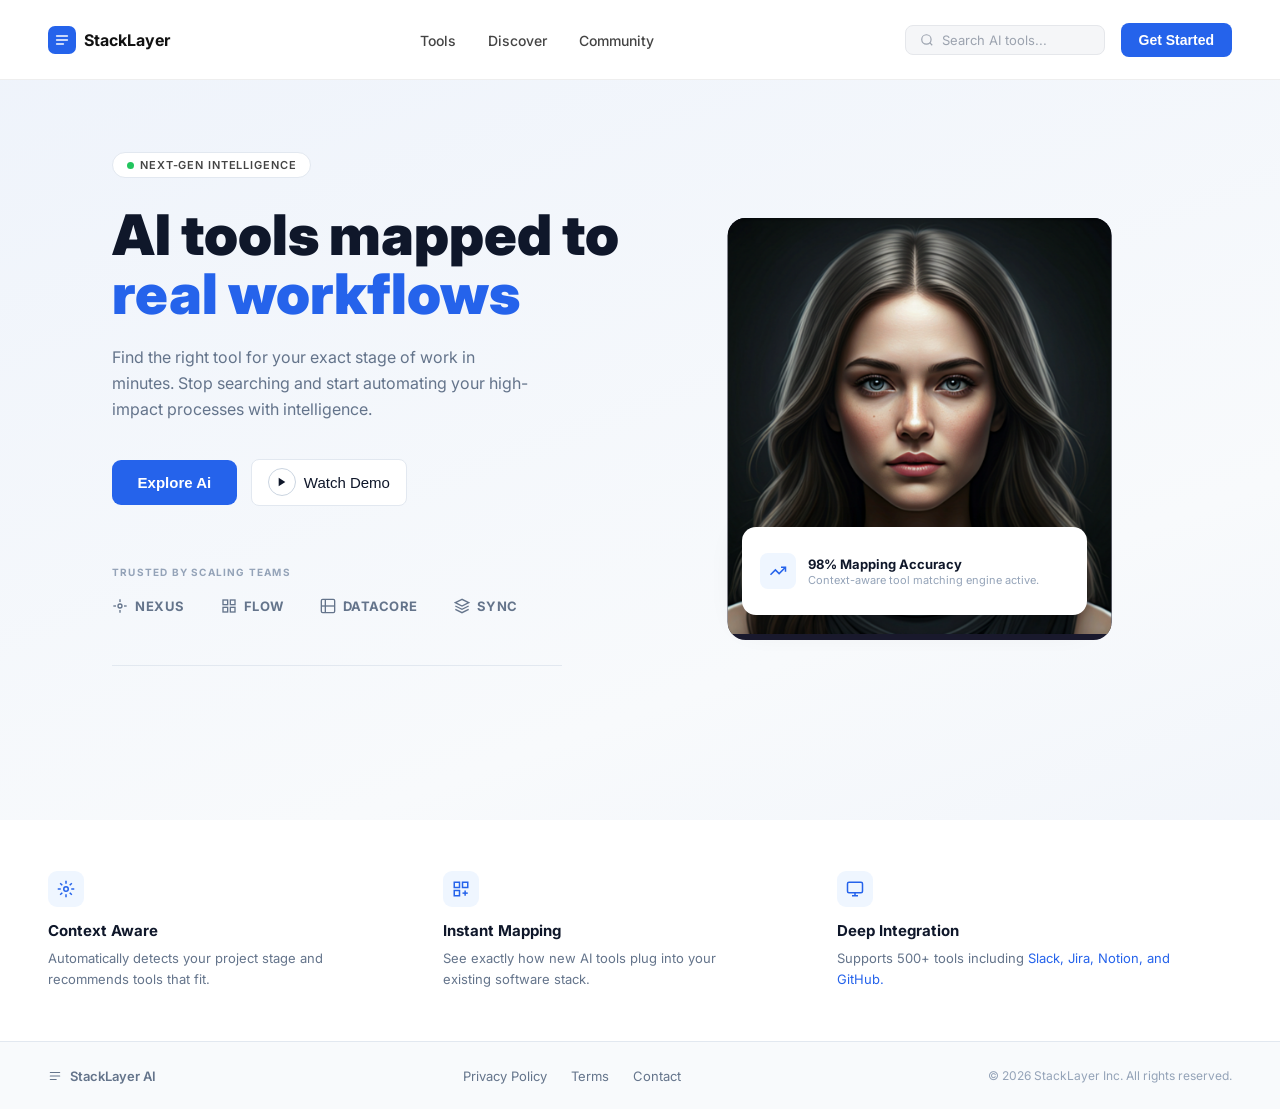
==== client/index.html @ 0dc63902 "completed flow design" ====
<!doctype html>
<html lang="en">
  <head>
    <meta charset="UTF-8" />
    <meta name="viewport" content="width=device-width, initial-scale=1.0" />
    <title>StackLayer</title>
    <link
      href="https://fonts.googleapis.com/css2?family=Inter:wght@400;500;600;700;800;900&display=swap"
      rel="stylesheet"
    />
    <link rel="stylesheet" href="css/components/pages/landing.css" />
    <link rel="stylesheet" href="css/components/navbar.css" />
  </head>
  <body>

    <!-- NAV -->
       <nav class="nav-container">
      <div class="container nav">
        <a class="nav-logo" data-link="/index" href="#">
          <div class="nav-logo-icon">
            <svg viewBox="0 0 24 24" xmlns="http://www.w3.org/2000/svg">
              <path d="M4 6h16M4 12h16M4 18h10" stroke="#fff" stroke-width="2.5" stroke-linecap="round" fill="none"/>
            </svg>
          </div>
          StackLayer
        </a>
        <ul class="nav-links">
          <li data-link="/project-phase">Tools</li>
          <li data-link="/discover">Discover</li>
          <li>Community</li>
        </ul>
        <div class="nav-right">
          <div class="search-bar">
            <svg viewBox="0 0 24 24" fill="none" stroke="currentColor" stroke-width="2">
              <circle cx="11" cy="11" r="8"/>
              <path d="M21 21l-4.35-4.35"/>
            </svg>
            Search AI tools...
          </div>
          <button class="btn-primary" data-link="/work-selection">Get Started</button>
        </div>
      </div>
    </nav>

    <div class="container">
      <!-- HERO -->
      <section class="hero">
        <div class="hero-left">
          <div class="badge">
            <span class="badge-dot"></span>
            NEXT-GEN INTELLIGENCE
          </div>
          <h1>
            AI tools mapped to<br /><span class="accent">real workflows</span>
          </h1>
          <p>
            Find the right tool for your exact stage of work in minutes. Stop
            searching and start automating your high-impact processes with
            intelligence.
          </p>
          <div class="hero-buttons">
            <button data-link="/work-selection" class="btn-explore">Explore Ai</button>
            <button class="btn-demo">
              <span class="play-icon">
                <svg viewBox="0 0 10 12"><polygon points="1,1 9,6 1,11" /></svg>
              </span>
              Watch Demo
            </button>
          </div>
          <section class="trusted">
            <div class="trusted-label">TRUSTED BY SCALING TEAMS</div>
            <div class="trusted-logos">
              <div class="logo-item">
                <svg viewBox="0 0 24 24">
                  <circle cx="12" cy="12" r="3" />
                  <line x1="12" y1="2" x2="12" y2="6" />
                  <line x1="12" y1="18" x2="12" y2="22" />
                  <line x1="2" y1="12" x2="6" y2="12" />
                  <line x1="18" y1="12" x2="22" y2="12" />
                </svg>
                NEXUS
              </div>
              <div class="logo-item">
                <svg viewBox="0 0 24 24">
                  <rect x="3" y="3" width="7" height="7" />
                  <rect x="14" y="3" width="7" height="7" />
                  <rect x="3" y="14" width="7" height="7" />
                  <rect x="14" y="14" width="7" height="7" />
                </svg>
                FLOW
              </div>
              <div class="logo-item">
                <svg viewBox="0 0 24 24">
                  <rect x="2" y="2" width="20" height="20" rx="2" />
                  <line x1="8" y1="2" x2="8" y2="22" />
                  <line x1="2" y1="12" x2="22" y2="12" />
                </svg>
                DATACORE
              </div>
              <div class="logo-item">
                <svg viewBox="0 0 24 24">
                  <path d="M12 2L2 7l10 5 10-5-10-5z" />
                  <path d="M2 17l10 5 10-5" />
                  <path d="M2 12l10 5 10-5" />
                </svg>
                SYNC
              </div>
            </div>
          </section>
        </div>

        <div class="hero-right">
          <div class="hero-image-wrap">
            <!-- AI face placeholder rendered with SVG -->
            <div class="face-placeholder">
              <img src="./assets/images/hero-img.png" alt="hero img" />
            </div>
          </div>

          <!-- Stat card -->
          <div class="stat-card">
            <div class="stat-icon">
              <svg viewBox="0 0 24 24">
                <polyline points="22 7 13.5 15.5 8.5 10.5 2 17" />
                <polyline points="16 7 22 7 22 13" />
              </svg>
            </div>
            <div class="stat-text">
              <div class="stat-title">98% Mapping Accuracy</div>
              <div class="stat-sub">
                Context-aware tool matching engine active.
              </div>
            </div>
          </div>
        </div>
      </section>
          </div>


      <!-- TRUSTED -->

      <!-- FEATURES -->
      
      <section class="features">
               <div class="container features-inner">
               <div class="feature">
                   <div class="feature-icon">
                       <svg viewBox="0 0 24 24">
                           <circle cx="12" cy="12" r="3" />
                           <path
                           d="M12 1v4M12 19v4M4.22 4.22l2.83 2.83M16.95 16.95l2.83 2.83M1 12h4M19 12h4M4.22 19.78l2.83-2.83M16.95 7.05l2.83-2.83"
                           />
                        </svg>
                    </div>
                    <h3>Context Aware</h3>
                    <p>
                        Automatically detects your project stage and recommends tools that
                        fit.
                    </p>
                </div>
                <div class="feature">
                    <div class="feature-icon">
                        <svg viewBox="0 0 24 24">
              <rect x="3" y="3" width="7" height="7" />
              <rect x="14" y="3" width="7" height="7" />
              <rect x="3" y="14" width="7" height="7" />
              <line x1="14" y1="17.5" x2="21" y2="17.5" />
              <line x1="17.5" y1="14" x2="17.5" y2="21" />
            </svg>
        </div>
        <h3>Instant Mapping</h3>
        <p>
            See exactly how new AI tools plug into your existing software stack.
        </p>
    </div>
    <div class="feature">
        <div class="feature-icon">
            <svg viewBox="0 0 24 24">
                <rect x="2" y="3" width="20" height="14" rx="2" />
                <path d="M8 21h8M12 17v4" />
            </svg>
        </div>
        <h3>Deep Integration</h3>
        <p>
            Supports 500+ tools including
            <a href="#">Slack, Jira, Notion, and GitHub.</a>
        </p>
    </div>
</div>
      </section>

      <!-- FOOTER -->
      <footer class="">
        <div class="container footer-container">
            <div class="footer-logo">
                <svg viewBox="0 0 24 24">
                    <path
                    d="M4 6h16M4 12h16M4 18h10"
                    stroke="#64748b"
                    stroke-width="2"
                    stroke-linecap="round"
                    fill="none"
                    />
                </svg>
                StackLayer AI
            </div>
            <div class="footer-links">
                <a href="#">Privacy Policy</a>
                <a href="#">Terms</a>
                <a href="#">Contact</a>
            </div>
            <div class="footer-copy">
                © 2026 StackLayer Inc. All rights reserved.
            </div>
        </div>
    </footer>
    <script src="./js/pages/landing.js"></script>
  </body>
</html>
---- client/css/components/pages/landing.css ----
/* *, *::before, *::after { box-sizing: border-box; margin: 0; padding: 0; }

body {
  font-family: 'Inter', sans-serif;
  background: #fff;
  color: #111;
  min-height: 100vh;
background: linear-gradient(160deg, #eef3fb 0%, #f8fafc 60%, #edf2fa 100%);

} */

.container {
    max-width: 1440px;
  margin: auto;
  
}

/* HERO */
.hero {
  /* background: linear-gradient(160deg, #eef3fb 0%, #f8fafc 60%, #edf2fa 100%); */
  padding: clamp(40px, 6vw, 72px) clamp(16px, 4vw, 48px) clamp(40px, 5vw, 64px);
  display: flex;
  align-items: center;
  justify-content: space-between;
  gap: 60px;
  min-height: clamp(400px, 55vw, 580px);
  position: relative;
  width: 90%;
  margin:auto;
  overflow: hidden;
  /* flex-wrap: wrap; */
}

.hero-left {
  min-width: 450px;
  flex-shrink: 0;
  flex: 1 1 50%;
}

.badge {
  display: inline-flex;
  align-items: center;
  gap: 6px;
  background: #fff;
  border: 1px solid #e2e8f0;
  border-radius: 20px;
  padding: 5px 14px;
  font-size: clamp(9px, 1vw, 11px);
  font-weight: 600;
  letter-spacing: 0.08em;
  color: #444;
  margin-bottom: clamp(16px, 2.5vw, 28px);
}

.badge-dot {
  width: 7px;
  height: 7px;
  border-radius: 50%;
  background: #22c55e;
  flex-shrink: 0;
}

.hero h1 {
  font-size: clamp(32px, 5.5vw, 56px);
  font-weight: 900;
  line-height: 1.05;
  color: #0f172a;
    text-wrap: nowrap;

  margin-bottom: clamp(12px, 2vw, 20px);
}

.hero h1 .accent { color: #2563eb; }

.hero p {
  font-size: clamp(14px, 1.5vw, 16px);
  color: #64748b;
  line-height: 1.65;
  margin-bottom: clamp(24px, 3vw, 36px);
  max-width: 420px;
}

.hero-buttons {
  display: flex;
  align-items: center;
  gap: clamp(10px, 1.5vw, 14px);
  flex-wrap: wrap;
}

.btn-explore {
  background: #2563eb;
  color: #fff;
  border: none;
  border-radius: 9px;
  padding: clamp(10px, 1.2vw, 13px) clamp(18px, 2vw, 26px);
  font-size: clamp(13px, 1.3vw, 15px);
  font-weight: 600;
  cursor: pointer;
    height: 45px;

}

.btn-demo {
  display: flex;
  align-items: center;
  height: 47px;
  gap: 8px;
  background: white;
  border: 1px solid #E2E8F0;
    border-radius: 8px;
  color: #0f172a;
  font-size: clamp(13px, 1.3vw, 15px);
  font-weight: 500;
  cursor: pointer;
  padding: clamp(10px, 1.2vw, 13px) clamp(10px, 1.5vw, 16px);
}

.btn-demo .play-icon {
  width: 28px;
  height: 28px;
  border: 1.5px solid #cbd5e1;
  border-radius: 50%;
  display: flex;
  align-items: center;
  justify-content: center;
  flex-shrink: 0;
}

.btn-demo .play-icon svg {
  width: 10px;
  height: 10px;
  fill: #0f172a;
  margin-left: 1px;
}

/* HERO IMAGE */
.hero-right {
  position: relative;
  /* flex-shrink: 0; */
  /* flex: 0 1 50%; */
  flex-basis: 50%;
  height: auto;
}

.hero-image-wrap {
  width: 30vw;
  max-width: 450px;
  height: 33vw;
  max-height: 500px;
  transform: translateX(15%);
  border-radius: 18px;
  overflow: hidden;
  background: #1a1a2e;
   position: relative;
  inset:0;
}

.hero-image-wrap img {
  width: 100%;
  height: 100%;
  object-fit:fill;
  display: block;
}

/* .face-placeholder {
  width: 100%;
  height: 100%;
  background: linear-gradient(180deg, #2a2a3e 0%, #1a1a28 100%);
  display: flex;
  align-items: center;
  justify-content: center;
} */

.stat-card {
  position: absolute;
  bottom: 25px;
  left: 14.4%;
  background: #fff;
  border-radius: 14px;
  padding: 26px 18px;
  box-shadow: 0 8px 32px rgba(0,0,0,0.12);
  display: flex;
  align-items: center;
  gap: 12px;
  /* min-width: clamp(200px, 22vw, 400px); */
  /* max-width: 99vw; */
  width: 27vw;
  max-width: 420px;
}

.stat-icon {
  width: 36px;
  height: 36px;
  background: #eff6ff;
  border-radius: 8px;
  display: flex;
  align-items: center;
  justify-content: center;
  flex-shrink: 0;
}

.stat-icon svg { width: 18px; height: 18px; stroke: #2563eb; fill: none; stroke-width: 2; }

.stat-text .stat-title {
  font-size: clamp(11px, 1.1vw, 13px);
  font-weight: 700;
  color: #0f172a;
}

.stat-text .stat-sub {
  font-size: clamp(10px, 0.9vw, 11px);
  color: #94a3b8;
  margin-top: 1px;
}

/* TRUSTED */
.trusted {
    margin-top: 20px;
  padding-top: clamp(28px, 4vw, 40px);
  padding-bottom: clamp(28px, 4vw, 40px);
  padding-right: clamp(16px, 4vw, 48px);
  /* background: linear-gradient(160deg, #eef3fb 0%, #f8fafc 60%, #edf2fa 100%); */
}

.trusted-label {
  font-size: clamp(9px, 0.9vw, 10px);
  font-weight: 700;
  letter-spacing: 0.12em;
  color: #94a3b8;
  margin-bottom: clamp(14px, 2vw, 20px);
}

.trusted-logos {
  display: flex;
  align-items: center;
  gap: clamp(20px, 3vw, 36px);
  padding-bottom: clamp(32px, 4vw, 56px);
  border-bottom: 1px solid #e2e8f0;
  flex-wrap: wrap;
}

.logo-item {
  display: flex;
  align-items: center;
  gap: 7px;
  font-size: clamp(11px, 1.1vw, 13px);
  font-weight: 700;
  color: #64748b;
  letter-spacing: 0.04em;
}

.logo-item svg { width: 16px; height: 16px; stroke: #64748b; fill: none; stroke-width: 2; flex-shrink: 0; }

/* FEATURES */
.features {
  background: white;
  padding: clamp(32px, 4vw, 56px) clamp(16px, 4vw, 48px);
    margin-top: 50px;

}

.features-inner {
    display: grid;
  grid-template-columns: 1fr 1fr 1fr;
  gap: 0;
}

.feature {
  padding: 0 clamp(20px, 3vw, 40px) 0 0;
}

.feature:not(:last-child) {
  /* border-right: 1px solid #e2e8f0; */
  margin-right: clamp(20px, 3vw, 40px);
}

.feature-icon {
  width: 36px;
  height: 36px;
  background: #eff6ff;
  border-radius: 9px;
  display: flex;
  align-items: center;
  justify-content: center;
  margin-bottom: 14px;
  flex-shrink: 0;
}

.feature-icon svg { width: 18px; height: 18px; stroke: #2563eb; fill: none; stroke-width: 2; }

.feature h3 {
  font-size: clamp(13px, 1.3vw, 15px);
  font-weight: 700;
  color: #0f172a;
  margin-bottom: 8px;
}

.feature p {
  font-size: clamp(12px, 1.1vw, 13px);
  color: #64748b;
  line-height: 1.6;
}

.feature p a { color: #2563eb; text-decoration: none; }

/* FOOTER */
footer {
  background: #f8fafc;
  border-top: 1px solid #e2e8f0;
  padding: clamp(16px, 2vw, 50px) clamp(16px, 4vw, 48px);
  
}

.footer-container {
    display: flex;
  align-items: center;
  justify-content: space-between;
  flex-wrap: wrap;
  gap: 12px;
}

.footer-logo {
  display: flex;
  align-items: center;
  gap: 8px;
  font-size: clamp(12px, 1.1vw, 13px);
  font-weight: 600;
  color: #64748b;
}

.footer-logo svg { width: 14px; height: 14px; stroke: #64748b; fill: none; stroke-width: 2; flex-shrink: 0; }

.footer-links {
  display: flex;
  gap: clamp(14px, 2vw, 24px);
  flex-wrap: wrap;
}

.footer-links a {
  font-size: clamp(12px, 1.1vw, 13px);
  color: #64748b;
  text-decoration: none;
}

.footer-copy {
  font-size: clamp(11px, 1vw, 12px);
  color: #94a3b8;
}

@media (max-width: 1270px) {
    .hero {
  width: 100%;
    }
}

/* ── TABLET (≤ 768px) ── */
@media (max-width: 768px) {
  nav {
    flex-wrap: wrap;
    height: auto;
    padding: 12px clamp(16px, 4vw, 24px);
    gap: 10px;
  }

  .nav-links { display: none; }

  .search-bar { width: 100%; order: 3; flex: 1 1 100%; }

  .nav-right { flex-wrap: wrap; flex: 1; justify-content: flex-end; }

  .hero {
    flex-direction: column;
    align-items: flex-start;
    min-height: unset;
    padding-bottom: 80px;
  }

  .hero-left { max-width: 100%; }

  .hero-right {
    align-self: center;
    width: 100%;
    display: flex;
    justify-content: center;
    padding-bottom: 32px;
  }

  .hero-image-wrap {
    width: clamp(240px, 70vw, 340px);
    height: clamp(260px, 74vw, 360px);
  }

  .stat-card {
    left: 50%;
    transform: translateX(-50%);
    bottom: -16px;
    min-width: unset;
    width: clamp(220px, 80vw, 300px);
  }

  .features {
    grid-template-columns: 1fr;
    gap: 32px;
  }

  .feature {
    padding: 0;
    border-right: none !important;
    margin-right: 0 !important;
    padding-bottom: 32px;
    border-bottom: 1px solid #e2e8f0;
  }

  .feature:last-child {
    border-bottom: none;
    padding-bottom: 0;
  }

  footer {
    flex-direction: column;
    align-items: flex-start;
    gap: 10px;
  }
}

/* ── SMALL MOBILE (≤ 480px) ── */
@media (max-width: 480px) {

  .hero { padding-bottom: 72px; }

  .hero h1 { font-size: clamp(28px, 9vw, 36px); }

  .trusted-logos {
    gap: 16px;
  }

  .btn-explore, .btn-demo { width: 100%; justify-content: center; }

  .hero-buttons { flex-direction: column; align-items: flex-start; }

  footer { align-items: center; text-align: center; }
  .footer-links { justify-content: center; }
}
---- client/css/components/navbar.css ----
*, *::before, *::after { box-sizing: border-box; margin: 0; padding: 0; }

body {
  font-family: 'Inter', sans-serif;
  background: #fff;
  color: #111;
  min-height: 100vh;
background: linear-gradient(160deg, #eef3fb 0%, #f8fafc 60%, #edf2fa 100%);

}

#app {
  width: 100%;
  min-height: 100vh;
}



/* NAV */
.nav {
  display: flex;
  align-items: center;
  justify-content: space-between;
  height: 80px;
  gap: 12px;
}

.nav-container {
  padding: 0 clamp(16px, 4vw, 48px);
  height: 80px;
  border-bottom: 1px solid #eee;
  background: #fff;
  position: sticky;
  top: 0;
  z-index: 100;
}

.nav-logo {
  display: flex;
  align-items: center;
  gap: 8px;
  font-weight: 700;
  font-size: clamp(14px, 1.5vw, 16px);
  color: #111;
  text-decoration: none;
  flex-shrink: 0;
}

.nav-logo-icon {
  width: 28px;
  height: 28px;
  background: #2563eb;
  border-radius: 7px;
  display: flex;
  align-items: center;
  justify-content: center;
  flex-shrink: 0;
}

.nav-logo-icon svg { width: 16px; height: 16px; fill: #fff; }

.nav-links {
  display: flex;
  align-items: center;
  gap: clamp(16px, 2.5vw, 32px);
  list-style: none;
}

.nav-links li {
  text-decoration: none;
  color: #444;
  font-size: clamp(13px, 1.2vw, 14px);
  font-weight: 500;
  white-space: nowrap;
  cursor: pointer;
}

.nav-right {
  display: flex;
  align-items: center;
  gap: clamp(8px, 1.5vw, 16px);
}

.search-bar {
  display: flex;
  align-items: center;
  gap: 8px;
  background: #f5f6f8;
  border: 1px solid #e5e7eb;
  border-radius: 8px;
  padding: 6px 14px;
  font-size: clamp(12px, 1.1vw, 13px);
  color: #9ca3af;
  width: clamp(130px, 16vw, 200px);
  cursor: text;
}

.search-bar svg { width: 14px; height: 14px; color: #9ca3af; flex-shrink: 0; }

.btn-primary {
  background: #2563eb;
  color: #fff;
  border: none;
  border-radius: 8px;
  padding: 9px clamp(12px, 1.5vw, 18px);
  font-size: clamp(13px, 1.2vw, 14px);
  font-weight: 600;
  cursor: pointer;
  white-space: nowrap;
  flex-shrink: 0;
}

/* ── SMALL MOBILE (≤ 480px) ── */
@media (max-width: 480px) {
  .search-bar { display: none; }

  .trusted-logos {
    gap: 16px;
  }
}
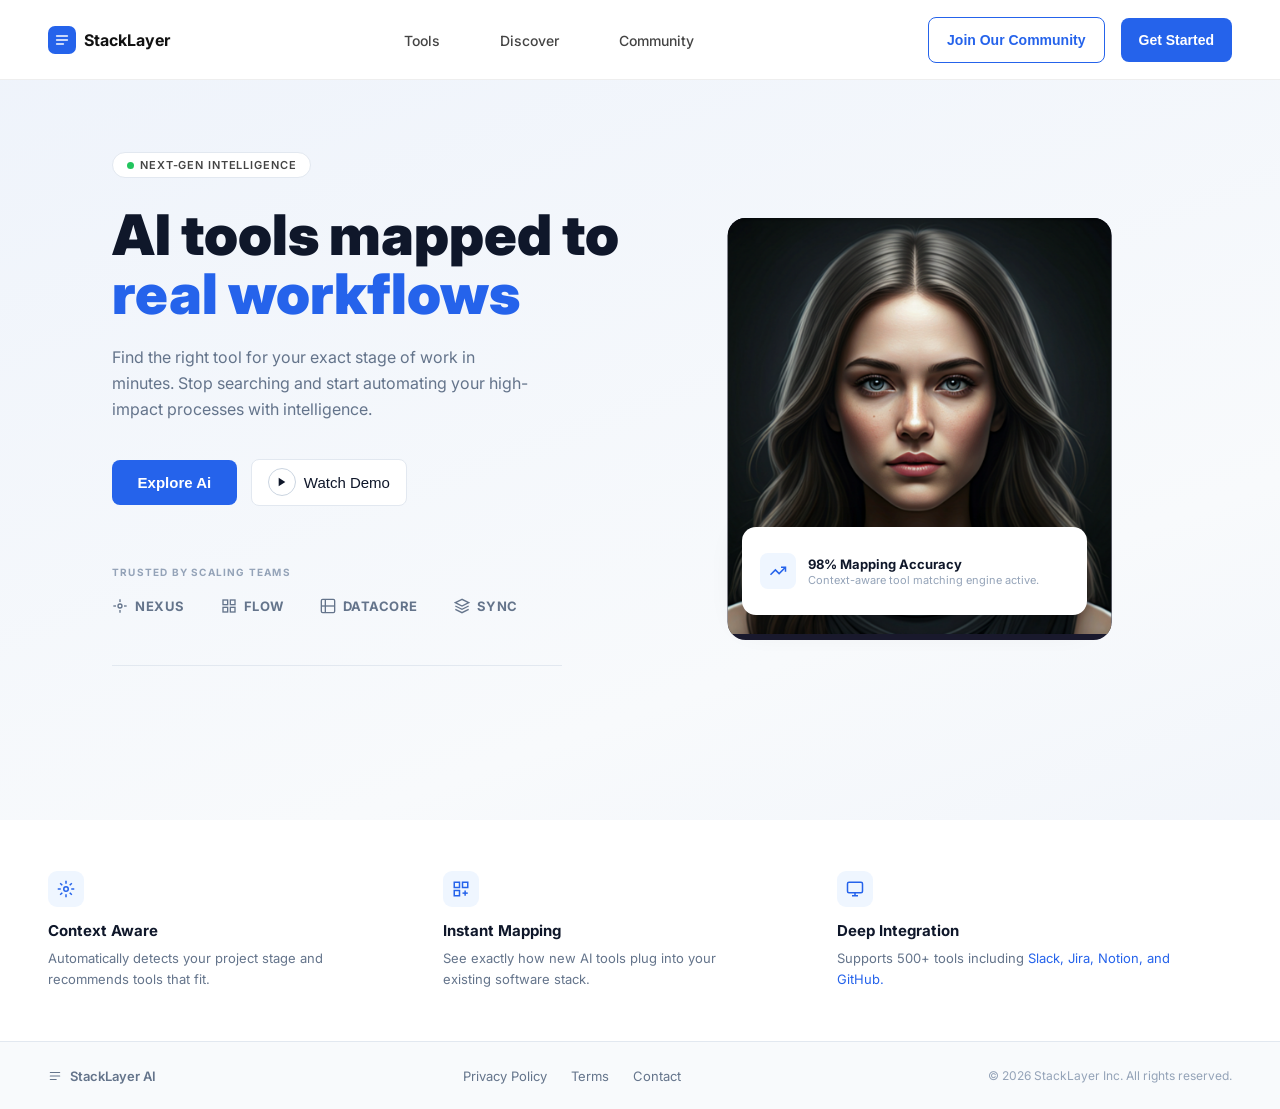
==== commit 8b953af8: "added loading state to the discover page" ====
--- a/client/index.html
+++ b/client/index.html
@@ -27,16 +27,17 @@
         <ul class="nav-links">
           <li data-link="/project-phase">Tools</li>
           <li data-link="/discover">Discover</li>
-          <li>Community</li>
+          <li data-link="/community">Community</li>
         </ul>
         <div class="nav-right">
-          <div class="search-bar">
+          <!-- <div class="search-bar">
             <svg viewBox="0 0 24 24" fill="none" stroke="currentColor" stroke-width="2">
               <circle cx="11" cy="11" r="8"/>
               <path d="M21 21l-4.35-4.35"/>
             </svg>
             Search AI tools...
-          </div>
+          </div> -->
+          <button class="btn-primary btn-sec" data-link="/community">Join Our Community</button>
           <button class="btn-primary" data-link="/work-selection">Get Started</button>
         </div>
       </div>
--- a/client/css/components/pages/landing.css
+++ b/client/css/components/pages/landing.css
@@ -91,14 +91,25 @@
   background: #2563eb;
   color: #fff;
   border: none;
-  border-radius: 9px;
+  border-radius: 8px;
+    font-size: clamp(13px, 1.2vw, 14px);
+  font-weight: 600;
+  cursor: pointer;
+  transition: transform 0.3s ease-in-out, background-color 0.3s ease-in-out;
+  white-space: nowrap;
+  flex-shrink: 0;
   padding: clamp(10px, 1.2vw, 13px) clamp(18px, 2vw, 26px);
   font-size: clamp(13px, 1.3vw, 15px);
   font-weight: 600;
   cursor: pointer;
     height: 45px;
-
-}
+}
+
+.btn-explore:hover {
+  background-color: #1b56d4;
+  transform: scale(1.05);
+}
+
 
 .btn-demo {
   display: flex;
@@ -111,8 +122,14 @@
   color: #0f172a;
   font-size: clamp(13px, 1.3vw, 15px);
   font-weight: 500;
+  transition: border-color 0.3s ease-in-out, transform 0.3s ease-in-out;
   cursor: pointer;
   padding: clamp(10px, 1.2vw, 13px) clamp(10px, 1.5vw, 16px);
+}
+
+.btn-demo:hover {
+  border: 1px solid #b8bdcc;
+  transform: translateY(-2px)
 }
 
 .btn-demo .play-icon {
--- a/client/css/components/navbar.css
+++ b/client/css/components/navbar.css
@@ -57,6 +57,25 @@
   flex-shrink: 0;
 }
 
+.nav-links li {
+  padding: 14px;
+}
+
+.nav-links li.active {
+  color: #0843f3; /* match your accent */
+  position: relative;
+}
+
+.nav-links li.active::after {
+  content: "";
+  position: absolute;
+  bottom: -6px;
+  left: 0;
+  width: 100%;
+  height: 2px;
+  background: #0843f3;
+}
+
 .nav-logo-icon svg { width: 16px; height: 16px; fill: #fff; }
 
 .nav-links {
@@ -102,12 +121,29 @@
   color: #fff;
   border: none;
   border-radius: 8px;
-  padding: 9px clamp(12px, 1.5vw, 18px);
+  padding: 14px clamp(12px, 1.5vw, 18px);
   font-size: clamp(13px, 1.2vw, 14px);
   font-weight: 600;
   cursor: pointer;
+  transition: transform 0.3s ease-in-out, background-color 0.3s ease-in-out;
   white-space: nowrap;
   flex-shrink: 0;
+}
+
+.btn-primary:hover {
+  background-color: #1b56d4;
+  transform: scale(1.05);
+}
+
+.btn-sec {
+  background-color: white;
+  border: 1px solid #2563eb;
+  color: #2563eb;
+}
+
+.btn-sec:hover {
+  transform: translateY(-2px);
+  background-color: whitesmoke;
 }
 
 /* ── SMALL MOBILE (≤ 480px) ── */
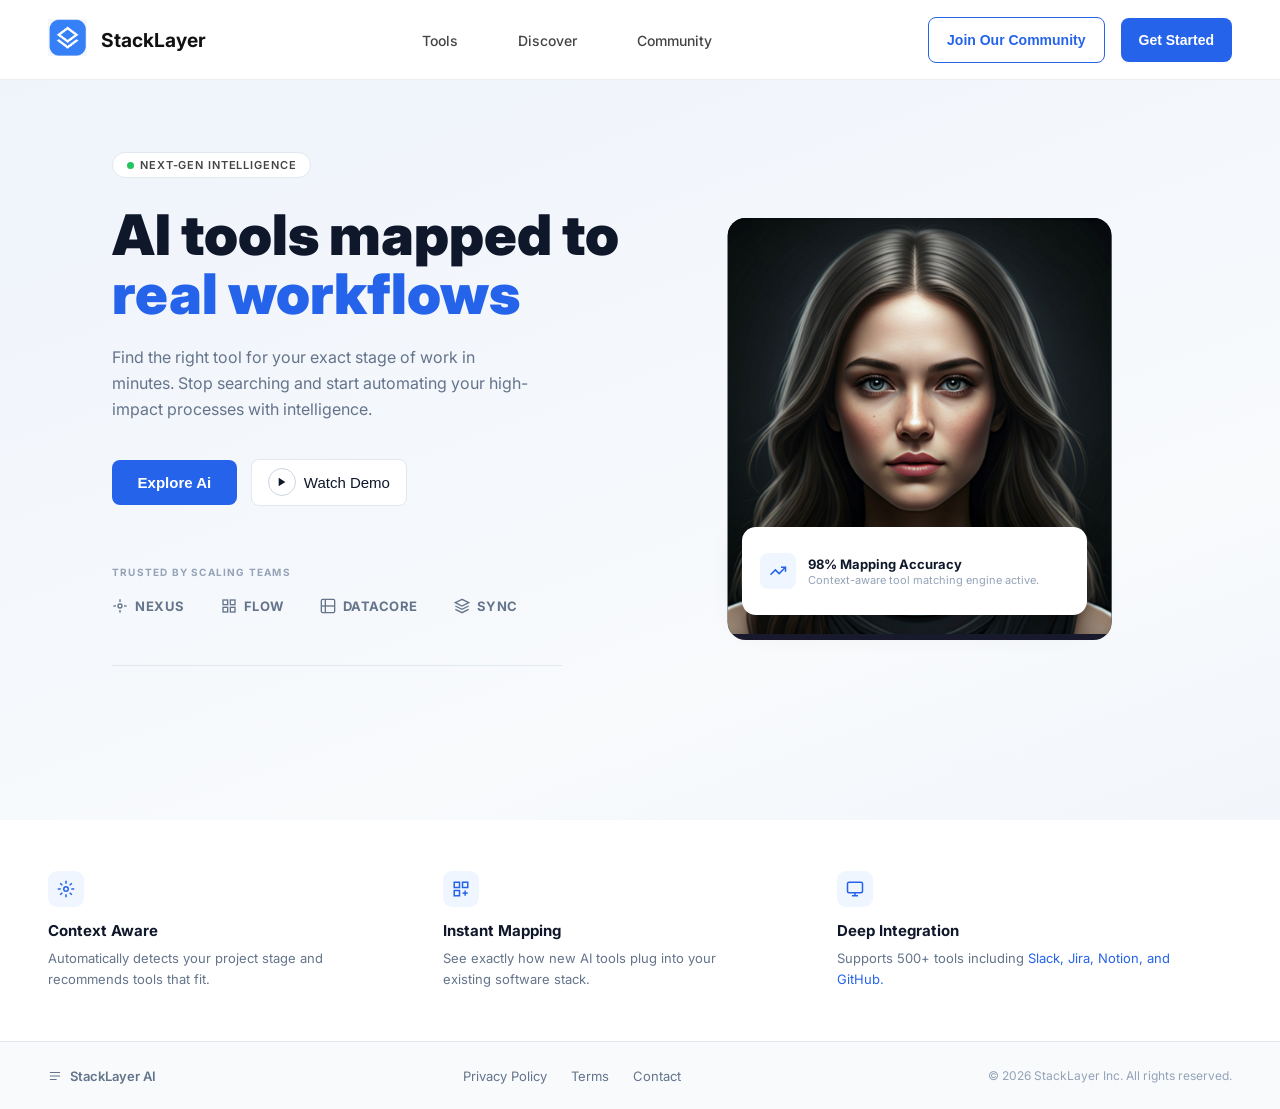
==== commit ef4a35d7: "minor fixes" ====
--- a/client/index.html
+++ b/client/index.html
@@ -18,9 +18,7 @@
       <div class="container nav">
         <a class="nav-logo" data-link="/index" href="#">
           <div class="nav-logo-icon">
-            <svg viewBox="0 0 24 24" xmlns="http://www.w3.org/2000/svg">
-              <path d="M4 6h16M4 12h16M4 18h10" stroke="#fff" stroke-width="2.5" stroke-linecap="round" fill="none"/>
-            </svg>
+           <img src="./assets/icons/logo.png" alt="stacklayer logo" loading="lazy" decoding="async" width="39" height="37">
           </div>
           StackLayer
         </a>
@@ -30,13 +28,6 @@
           <li data-link="/community">Community</li>
         </ul>
         <div class="nav-right">
-          <!-- <div class="search-bar">
-            <svg viewBox="0 0 24 24" fill="none" stroke="currentColor" stroke-width="2">
-              <circle cx="11" cy="11" r="8"/>
-              <path d="M21 21l-4.35-4.35"/>
-            </svg>
-            Search AI tools...
-          </div> -->
           <button class="btn-primary btn-sec" data-link="/community">Join Our Community</button>
           <button class="btn-primary" data-link="/work-selection">Get Started</button>
         </div>
@@ -114,7 +105,7 @@
           <div class="hero-image-wrap">
             <!-- AI face placeholder rendered with SVG -->
             <div class="face-placeholder">
-              <img src="./assets/images/hero-img.png" alt="hero img" />
+              <img src="./assets/images/hero-img.png" alt="hero img" decoding="async" loading="lazy" />
             </div>
           </div>
 
--- a/client/css/components/navbar.css
+++ b/client/css/components/navbar.css
@@ -38,15 +38,15 @@
 .nav-logo {
   display: flex;
   align-items: center;
-  gap: 8px;
+  gap: 14px;
   font-weight: 700;
-  font-size: clamp(14px, 1.5vw, 16px);
+  font-size: clamp(14px, 1.5vw, 20px);
   color: #111;
   text-decoration: none;
   flex-shrink: 0;
 }
 
-.nav-logo-icon {
+/* .nav-logo-icon {
   width: 28px;
   height: 28px;
   background: #2563eb;
@@ -55,11 +55,7 @@
   align-items: center;
   justify-content: center;
   flex-shrink: 0;
-}
-
-.nav-links li {
-  padding: 14px;
-}
+} */
 
 .nav-links li.active {
   color: #0843f3; /* match your accent */
@@ -76,8 +72,6 @@
   background: #0843f3;
 }
 
-.nav-logo-icon svg { width: 16px; height: 16px; fill: #fff; }
-
 .nav-links {
   display: flex;
   align-items: center;
@@ -92,6 +86,8 @@
   font-weight: 500;
   white-space: nowrap;
   cursor: pointer;
+    padding: 14px;
+
 }
 
 .nav-right {
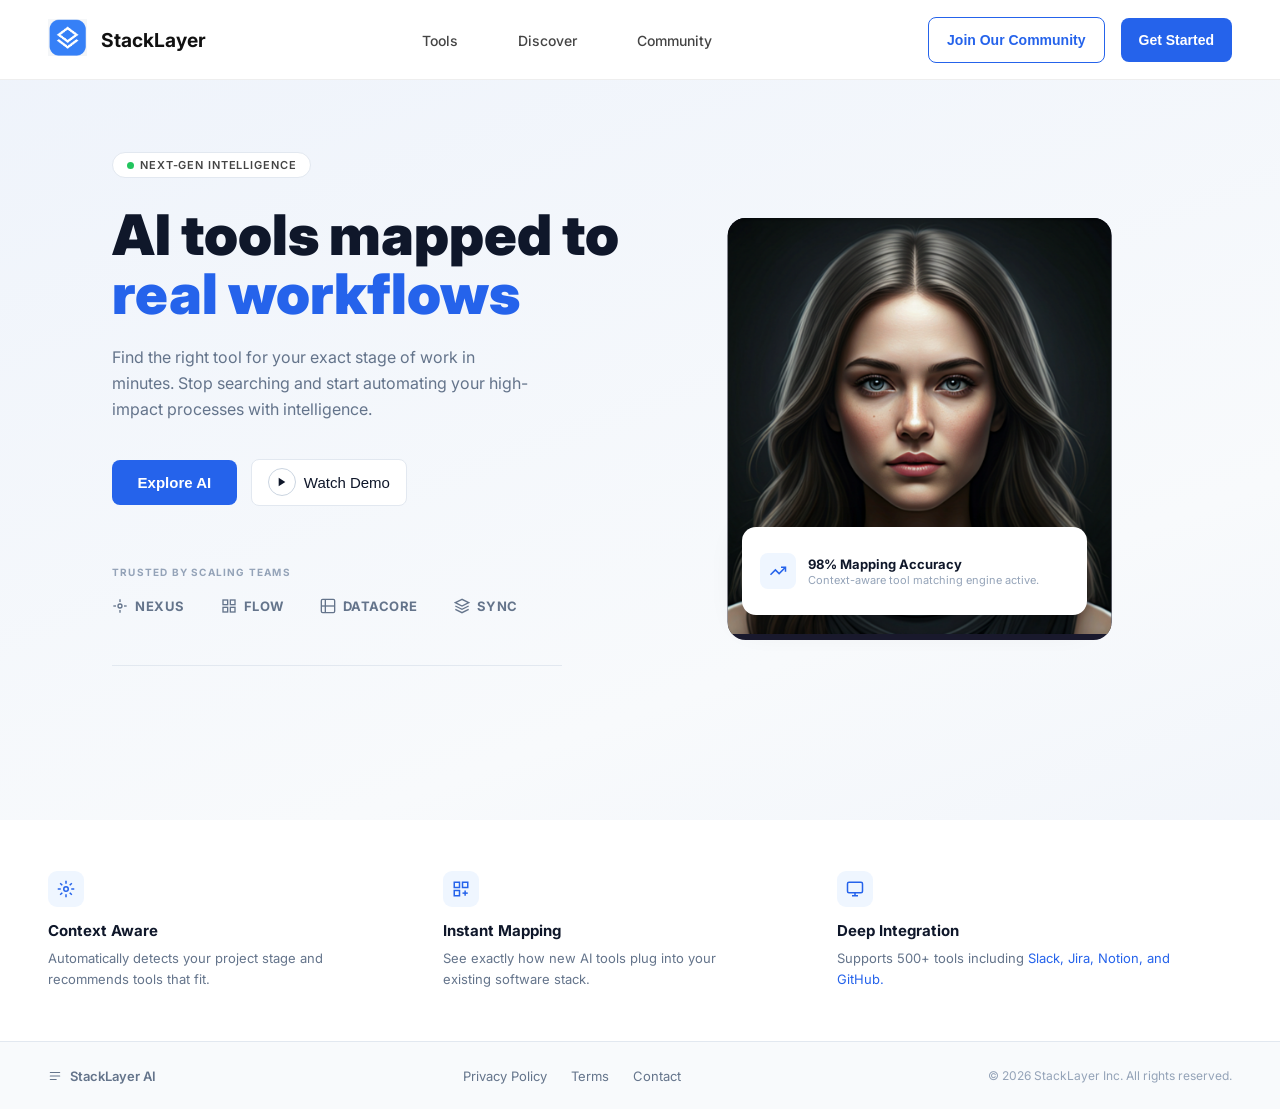
==== commit 3ea60ab2: "minor fixes" ====
--- a/client/index.html
+++ b/client/index.html
@@ -8,6 +8,10 @@
       href="https://fonts.googleapis.com/css2?family=Inter:wght@400;500;600;700;800;900&display=swap"
       rel="stylesheet"
     />
+    <link rel="apple-touch-icon" sizes="180x180" href="./assets/favicon/apple-touch-icon.png">
+<link rel="icon" type="image/png" sizes="32x32" href="./assets/favicon/favicon-32x32.png">
+<link rel="icon" type="image/png" sizes="16x16" href="./assets/favicon/favicon-16x16.png">
+<link rel="manifest" href="./assets/favicon/site.webmanifest">
     <link rel="stylesheet" href="css/components/pages/landing.css" />
     <link rel="stylesheet" href="css/components/navbar.css" />
   </head>
@@ -51,7 +55,7 @@
             intelligence.
           </p>
           <div class="hero-buttons">
-            <button data-link="/work-selection" class="btn-explore">Explore Ai</button>
+            <button data-link="/work-selection" class="btn-explore">Explore AI</button>
             <button class="btn-demo">
               <span class="play-icon">
                 <svg viewBox="0 0 10 12"><polygon points="1,1 9,6 1,11" /></svg>
